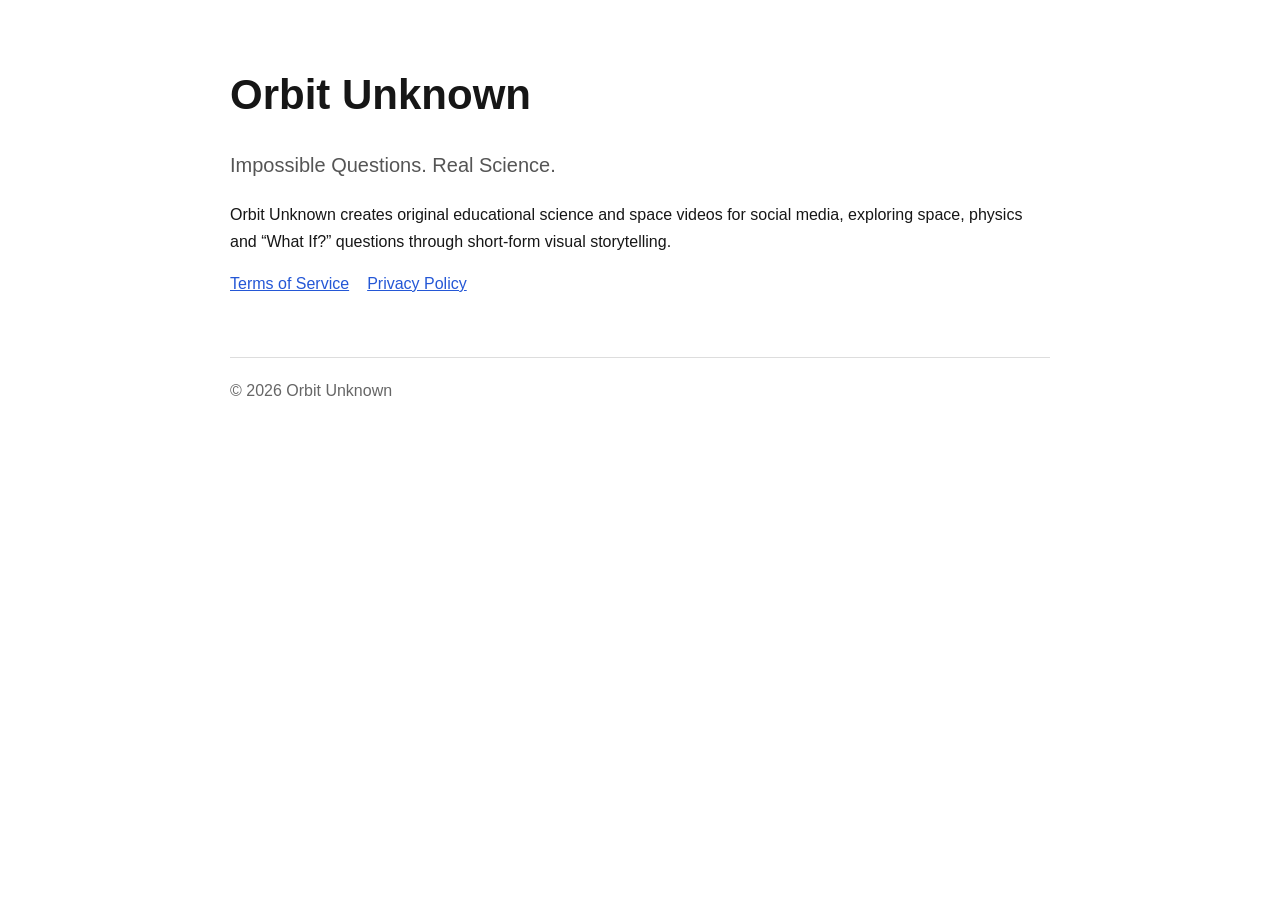
==== index.html @ 77cf69b4 "Create Orbit Unknown legal website" ====
<!doctype html><html lang="en"><head><meta charset="utf-8"><meta name="viewport" content="width=device-width,initial-scale=1"><title>Orbit Unknown</title><style>body{font-family:Arial,sans-serif;max-width:820px;margin:60px auto;padding:0 24px;line-height:1.65;color:#161616}h1{font-size:42px;margin-bottom:4px}nav a{margin-right:18px}a{color:#2457d6}.tag{font-size:20px;color:#555}footer{margin-top:60px;border-top:1px solid #ddd;padding-top:20px;color:#666}</style></head><body><h1>Orbit Unknown</h1><p class="tag">Impossible Questions. Real Science.</p><p>Orbit Unknown creates original educational science and space videos for social media, exploring space, physics and “What If?” questions through short-form visual storytelling.</p><nav><a href="terms.html">Terms of Service</a><a href="privacy.html">Privacy Policy</a></nav><footer>© 2026 Orbit Unknown</footer></body></html>
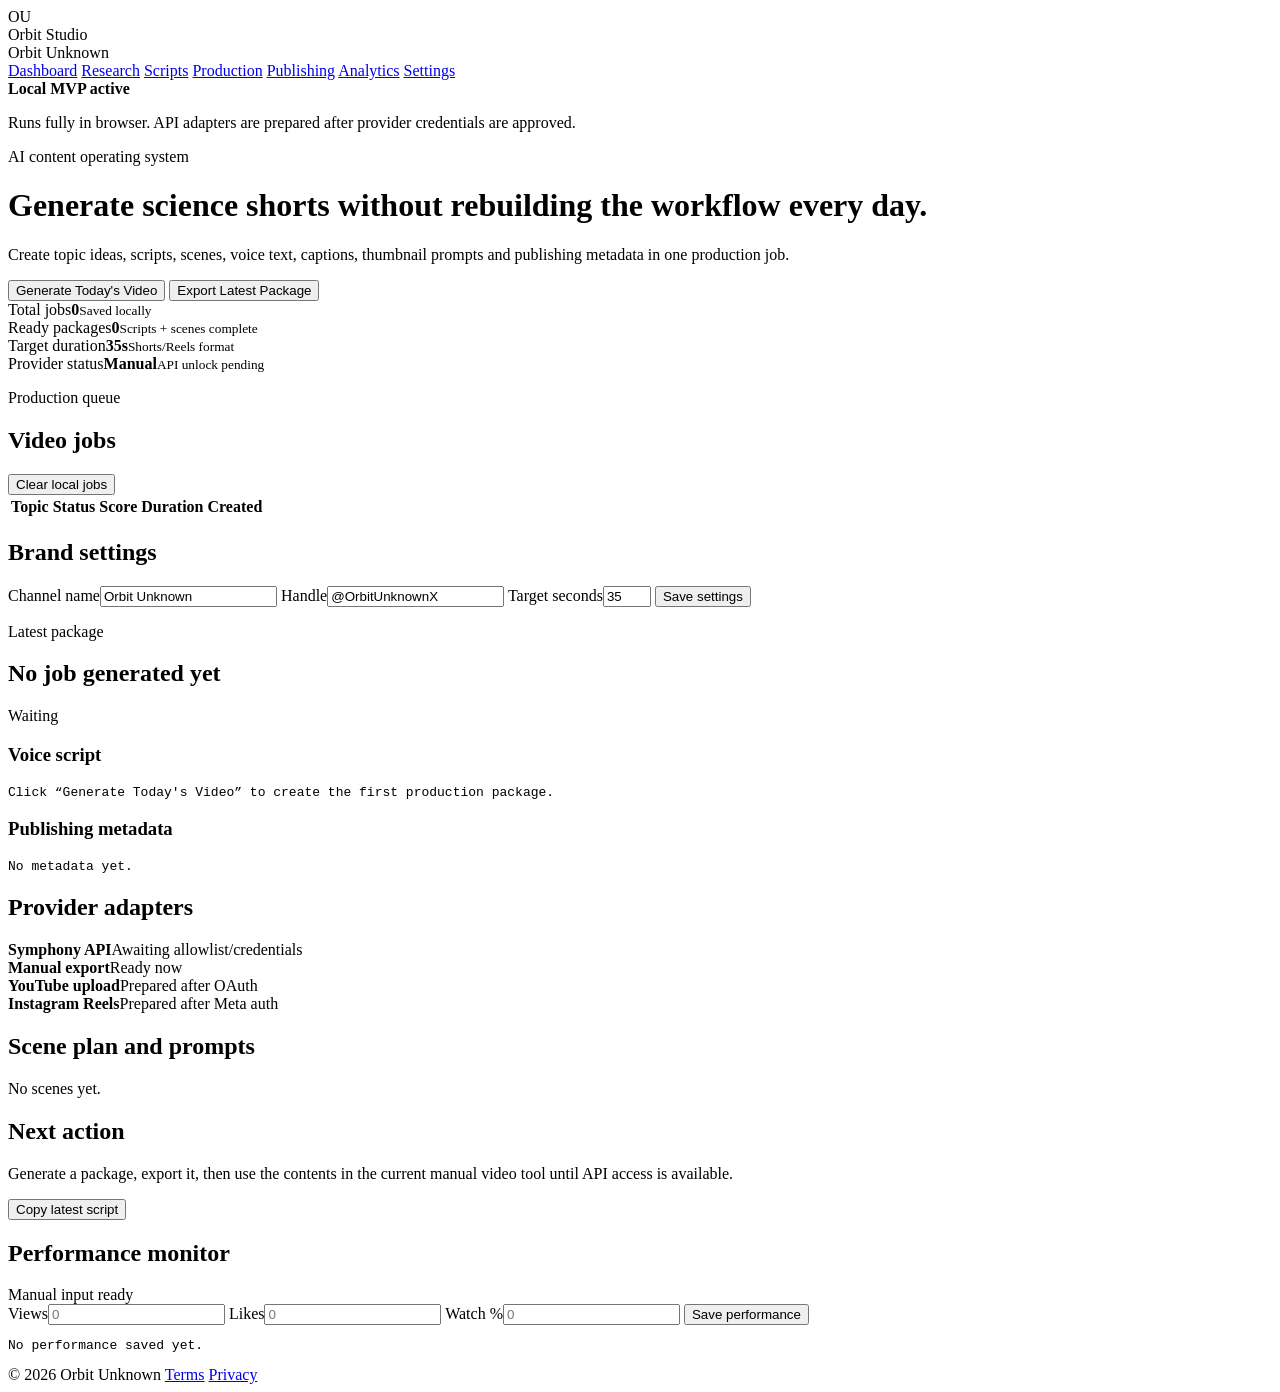
==== commit 48651100: "Build Orbit Studio dashboard" ====
--- a/index.html
+++ b/index.html
@@ -1 +1,147 @@
-<!doctype html><html lang="en"><head><meta charset="utf-8"><meta name="viewport" content="width=device-width,initial-scale=1"><title>Orbit Unknown</title><style>body{font-family:Arial,sans-serif;max-width:820px;margin:60px auto;padding:0 24px;line-height:1.65;color:#161616}h1{font-size:42px;margin-bottom:4px}nav a{margin-right:18px}a{color:#2457d6}.tag{font-size:20px;color:#555}footer{margin-top:60px;border-top:1px solid #ddd;padding-top:20px;color:#666}</style></head><body><h1>Orbit Unknown</h1><p class="tag">Impossible Questions. Real Science.</p><p>Orbit Unknown creates original educational science and space videos for social media, exploring space, physics and “What If?” questions through short-form visual storytelling.</p><nav><a href="terms.html">Terms of Service</a><a href="privacy.html">Privacy Policy</a></nav><footer>© 2026 Orbit Unknown</footer></body></html>+<!doctype html>
+<html lang="en">
+<head>
+  <meta charset="utf-8" />
+  <meta name="viewport" content="width=device-width, initial-scale=1" />
+  <title>Orbit Studio | Orbit Unknown</title>
+  <meta name="description" content="Orbit Studio is the production dashboard for Orbit Unknown: topic planning, scripts, scenes, prompts and publishing packages." />
+  <link rel="stylesheet" href="app.css" />
+</head>
+<body>
+  <div class="app-shell">
+    <aside class="sidebar">
+      <div class="brand-block">
+        <div class="brand-mark">OU</div>
+        <div>
+          <div class="brand-name">Orbit Studio</div>
+          <div class="brand-sub">Orbit Unknown</div>
+        </div>
+      </div>
+      <nav class="nav-stack" aria-label="Main navigation">
+        <a href="#dashboard" class="active">Dashboard</a>
+        <a href="#research">Research</a>
+        <a href="#scripts">Scripts</a>
+        <a href="#production">Production</a>
+        <a href="#publishing">Publishing</a>
+        <a href="#analytics">Analytics</a>
+        <a href="#settings">Settings</a>
+      </nav>
+      <div class="side-card">
+        <span class="status-dot"></span>
+        <strong>Local MVP active</strong>
+        <p>Runs fully in browser. API adapters are prepared after provider credentials are approved.</p>
+      </div>
+    </aside>
+
+    <main class="main">
+      <header class="hero" id="dashboard">
+        <div>
+          <p class="eyebrow">AI content operating system</p>
+          <h1>Generate science shorts without rebuilding the workflow every day.</h1>
+          <p class="hero-copy">Create topic ideas, scripts, scenes, voice text, captions, thumbnail prompts and publishing metadata in one production job.</p>
+        </div>
+        <div class="hero-actions">
+          <button class="primary" id="generateToday">Generate Today's Video</button>
+          <button class="secondary" id="exportLatest">Export Latest Package</button>
+        </div>
+      </header>
+
+      <section class="metrics-grid" aria-label="Overview metrics">
+        <article class="metric-card"><span>Total jobs</span><strong id="metricJobs">0</strong><small>Saved locally</small></article>
+        <article class="metric-card"><span>Ready packages</span><strong id="metricReady">0</strong><small>Scripts + scenes complete</small></article>
+        <article class="metric-card"><span>Target duration</span><strong id="metricDuration">35s</strong><small>Shorts/Reels format</small></article>
+        <article class="metric-card"><span>Provider status</span><strong>Manual</strong><small>API unlock pending</small></article>
+      </section>
+
+      <section class="workspace">
+        <div class="panel wide" id="research">
+          <div class="panel-head">
+            <div>
+              <p class="eyebrow">Production queue</p>
+              <h2>Video jobs</h2>
+            </div>
+            <button class="ghost" id="clearJobs">Clear local jobs</button>
+          </div>
+          <div class="table-wrap">
+            <table>
+              <thead>
+                <tr><th>Topic</th><th>Status</th><th>Score</th><th>Duration</th><th>Created</th></tr>
+              </thead>
+              <tbody id="jobsTable"></tbody>
+            </table>
+          </div>
+        </div>
+
+        <div class="panel" id="settings">
+          <div class="panel-head"><h2>Brand settings</h2></div>
+          <label>Channel name<input id="settingBrand" value="Orbit Unknown" /></label>
+          <label>Handle<input id="settingHandle" value="@OrbitUnknownX" /></label>
+          <label>Target seconds<input id="settingDuration" type="number" min="20" max="60" value="35" /></label>
+          <button class="secondary full" id="saveSettings">Save settings</button>
+        </div>
+      </section>
+
+      <section class="workspace">
+        <div class="panel wide" id="scripts">
+          <div class="panel-head">
+            <div>
+              <p class="eyebrow">Latest package</p>
+              <h2 id="latestTitle">No job generated yet</h2>
+            </div>
+            <span class="pill" id="latestStatus">Waiting</span>
+          </div>
+          <div class="content-grid">
+            <article>
+              <h3>Voice script</h3>
+              <pre id="scriptBox">Click “Generate Today's Video” to create the first production package.</pre>
+            </article>
+            <article>
+              <h3>Publishing metadata</h3>
+              <pre id="metadataBox">No metadata yet.</pre>
+            </article>
+          </div>
+        </div>
+
+        <div class="panel" id="production">
+          <div class="panel-head"><h2>Provider adapters</h2></div>
+          <div class="adapter-card locked"><strong>Symphony API</strong><span>Awaiting allowlist/credentials</span></div>
+          <div class="adapter-card active"><strong>Manual export</strong><span>Ready now</span></div>
+          <div class="adapter-card"><strong>YouTube upload</strong><span>Prepared after OAuth</span></div>
+          <div class="adapter-card"><strong>Instagram Reels</strong><span>Prepared after Meta auth</span></div>
+        </div>
+      </section>
+
+      <section class="workspace">
+        <div class="panel wide">
+          <div class="panel-head"><h2>Scene plan and prompts</h2></div>
+          <div id="sceneList" class="scene-list"><div class="empty">No scenes yet.</div></div>
+        </div>
+        <div class="panel" id="publishing">
+          <div class="panel-head"><h2>Next action</h2></div>
+          <p class="small-text">Generate a package, export it, then use the contents in the current manual video tool until API access is available.</p>
+          <button class="primary full" id="copyLatest">Copy latest script</button>
+          <p class="small-text muted" id="copyResult"></p>
+        </div>
+      </section>
+
+      <section class="panel" id="analytics">
+        <div class="panel-head"><h2>Performance monitor</h2><span class="pill">Manual input ready</span></div>
+        <div class="analytics-grid">
+          <label>Views<input id="viewsInput" type="number" placeholder="0" /></label>
+          <label>Likes<input id="likesInput" type="number" placeholder="0" /></label>
+          <label>Watch %<input id="watchInput" type="number" placeholder="0" /></label>
+          <button class="secondary" id="savePerformance">Save performance</button>
+        </div>
+        <pre id="performanceBox">No performance saved yet.</pre>
+      </section>
+
+      <footer class="footer">
+        <span>© 2026 Orbit Unknown</span>
+        <a href="terms.html">Terms</a>
+        <a href="privacy.html">Privacy</a>
+      </footer>
+    </main>
+  </div>
+  <script src="app.js"></script>
+</body>
+</html>
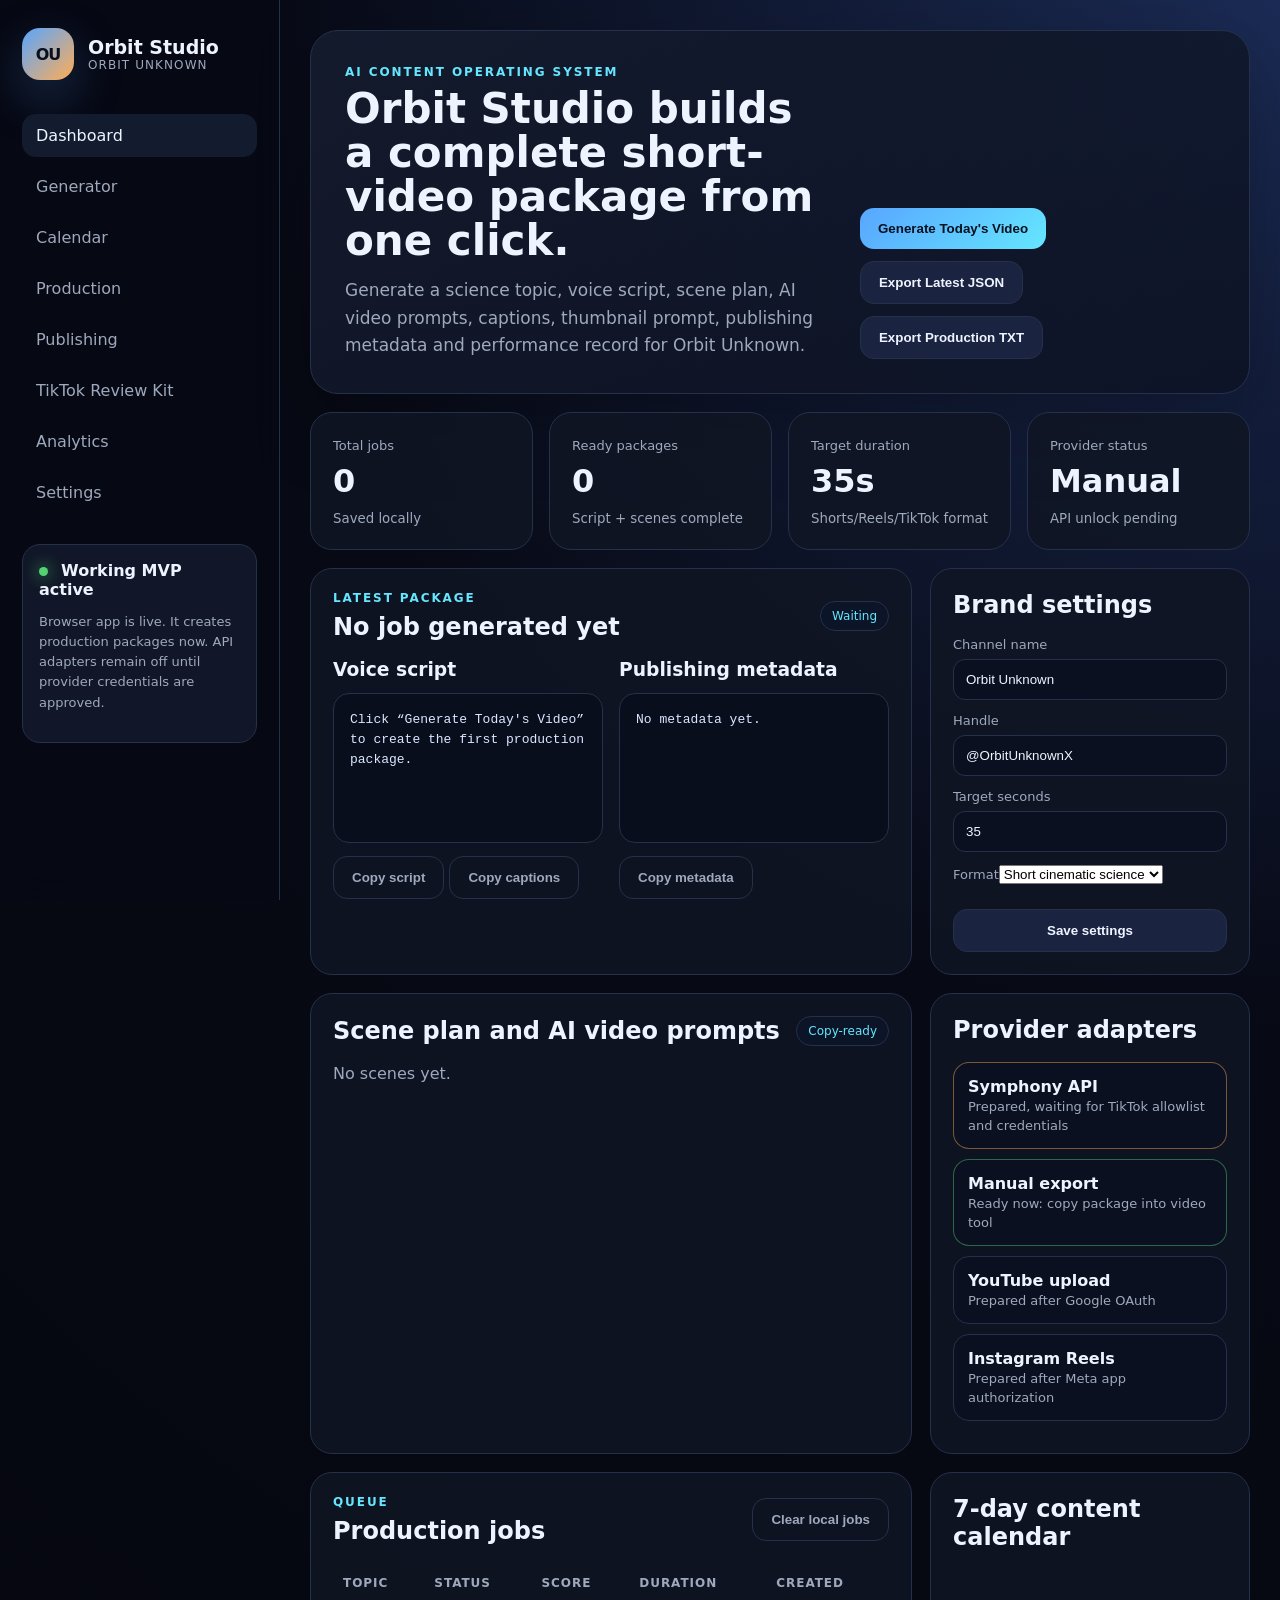
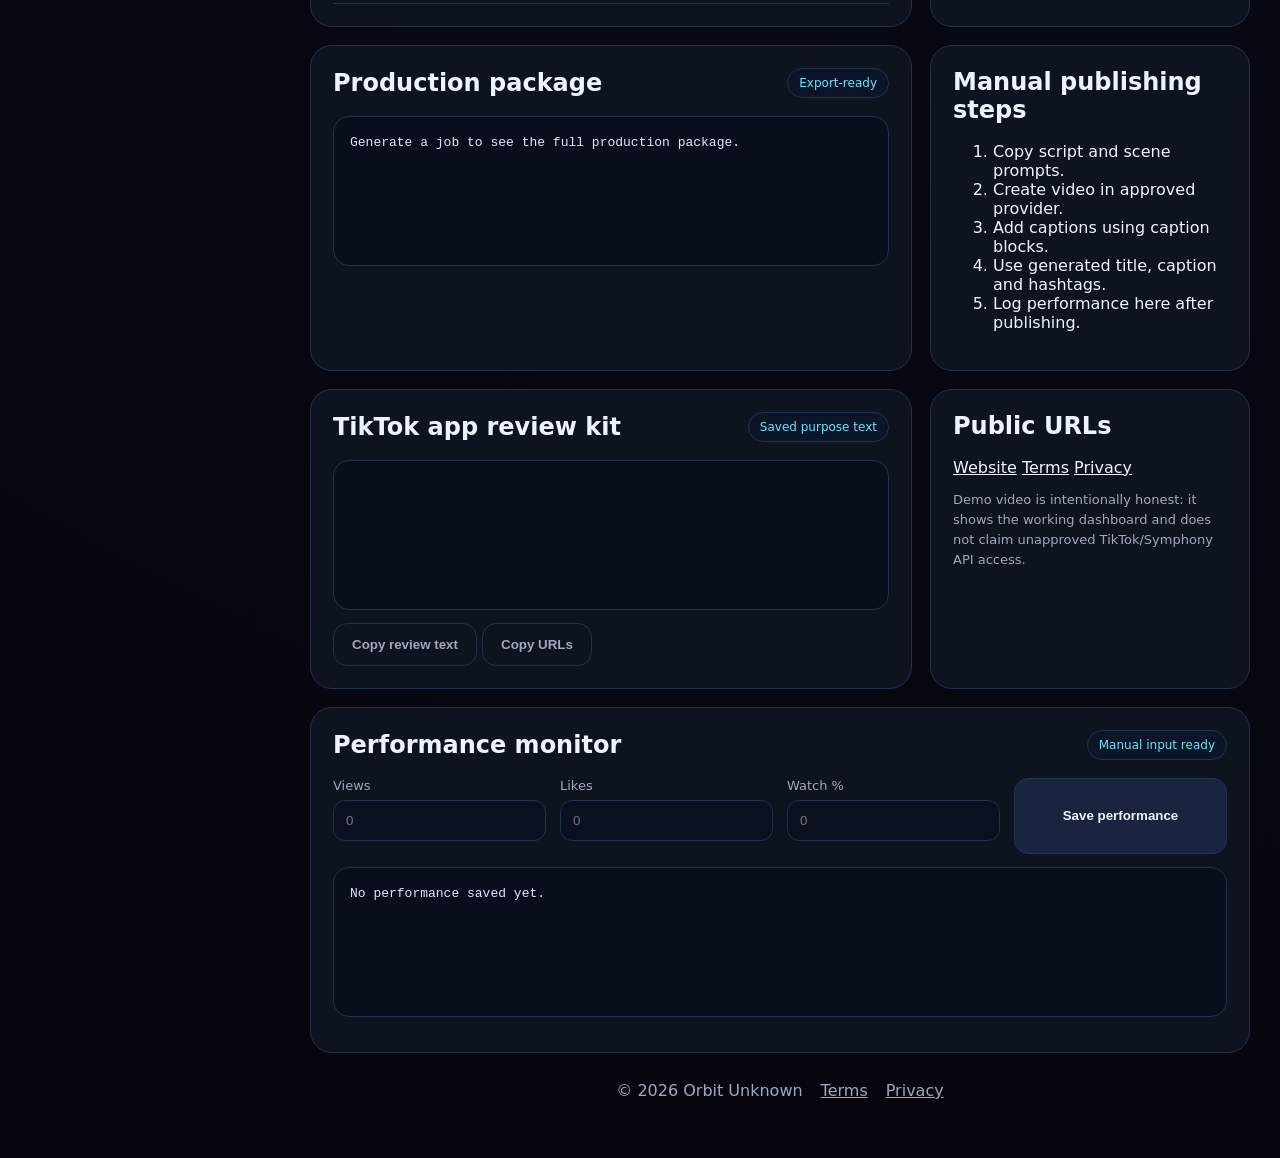
==== commit a86655a1: "Upgrade Orbit Studio interface" ====
--- a/index.html
+++ b/index.html
@@ -4,7 +4,7 @@
   <meta charset="utf-8" />
   <meta name="viewport" content="width=device-width, initial-scale=1" />
   <title>Orbit Studio | Orbit Unknown</title>
-  <meta name="description" content="Orbit Studio is the production dashboard for Orbit Unknown: topic planning, scripts, scenes, prompts and publishing packages." />
+  <meta name="description" content="Orbit Studio is the production dashboard for Orbit Unknown: research, scripts, scenes, prompts, publishing packages and performance tracking." />
   <link rel="stylesheet" href="app.css" />
 </head>
 <body>
@@ -19,17 +19,18 @@
       </div>
       <nav class="nav-stack" aria-label="Main navigation">
         <a href="#dashboard" class="active">Dashboard</a>
-        <a href="#research">Research</a>
-        <a href="#scripts">Scripts</a>
+        <a href="#generator">Generator</a>
+        <a href="#calendar">Calendar</a>
         <a href="#production">Production</a>
         <a href="#publishing">Publishing</a>
+        <a href="#review">TikTok Review Kit</a>
         <a href="#analytics">Analytics</a>
         <a href="#settings">Settings</a>
       </nav>
       <div class="side-card">
         <span class="status-dot"></span>
-        <strong>Local MVP active</strong>
-        <p>Runs fully in browser. API adapters are prepared after provider credentials are approved.</p>
+        <strong>Working MVP active</strong>
+        <p>Browser app is live. It creates production packages now. API adapters remain off until provider credentials are approved.</p>
       </div>
     </aside>
 
@@ -37,52 +38,25 @@
       <header class="hero" id="dashboard">
         <div>
           <p class="eyebrow">AI content operating system</p>
-          <h1>Generate science shorts without rebuilding the workflow every day.</h1>
-          <p class="hero-copy">Create topic ideas, scripts, scenes, voice text, captions, thumbnail prompts and publishing metadata in one production job.</p>
+          <h1>Orbit Studio builds a complete short-video package from one click.</h1>
+          <p class="hero-copy">Generate a science topic, voice script, scene plan, AI video prompts, captions, thumbnail prompt, publishing metadata and performance record for Orbit Unknown.</p>
         </div>
         <div class="hero-actions">
           <button class="primary" id="generateToday">Generate Today's Video</button>
-          <button class="secondary" id="exportLatest">Export Latest Package</button>
+          <button class="secondary" id="exportLatest">Export Latest JSON</button>
+          <button class="secondary" id="exportText">Export Production TXT</button>
         </div>
       </header>
 
       <section class="metrics-grid" aria-label="Overview metrics">
         <article class="metric-card"><span>Total jobs</span><strong id="metricJobs">0</strong><small>Saved locally</small></article>
-        <article class="metric-card"><span>Ready packages</span><strong id="metricReady">0</strong><small>Scripts + scenes complete</small></article>
-        <article class="metric-card"><span>Target duration</span><strong id="metricDuration">35s</strong><small>Shorts/Reels format</small></article>
-        <article class="metric-card"><span>Provider status</span><strong>Manual</strong><small>API unlock pending</small></article>
+        <article class="metric-card"><span>Ready packages</span><strong id="metricReady">0</strong><small>Script + scenes complete</small></article>
+        <article class="metric-card"><span>Target duration</span><strong id="metricDuration">35s</strong><small>Shorts/Reels/TikTok format</small></article>
+        <article class="metric-card"><span>Provider status</span><strong id="metricProvider">Manual</strong><small>API unlock pending</small></article>
       </section>
 
-      <section class="workspace">
-        <div class="panel wide" id="research">
-          <div class="panel-head">
-            <div>
-              <p class="eyebrow">Production queue</p>
-              <h2>Video jobs</h2>
-            </div>
-            <button class="ghost" id="clearJobs">Clear local jobs</button>
-          </div>
-          <div class="table-wrap">
-            <table>
-              <thead>
-                <tr><th>Topic</th><th>Status</th><th>Score</th><th>Duration</th><th>Created</th></tr>
-              </thead>
-              <tbody id="jobsTable"></tbody>
-            </table>
-          </div>
-        </div>
-
-        <div class="panel" id="settings">
-          <div class="panel-head"><h2>Brand settings</h2></div>
-          <label>Channel name<input id="settingBrand" value="Orbit Unknown" /></label>
-          <label>Handle<input id="settingHandle" value="@OrbitUnknownX" /></label>
-          <label>Target seconds<input id="settingDuration" type="number" min="20" max="60" value="35" /></label>
-          <button class="secondary full" id="saveSettings">Save settings</button>
-        </div>
-      </section>
-
-      <section class="workspace">
-        <div class="panel wide" id="scripts">
+      <section class="workspace" id="generator">
+        <div class="panel wide">
           <div class="panel-head">
             <div>
               <p class="eyebrow">Latest package</p>
@@ -94,33 +68,91 @@
             <article>
               <h3>Voice script</h3>
               <pre id="scriptBox">Click “Generate Today's Video” to create the first production package.</pre>
+              <div class="mini-actions">
+                <button class="ghost" id="copyScript">Copy script</button>
+                <button class="ghost" id="copyCaptions">Copy captions</button>
+              </div>
             </article>
             <article>
               <h3>Publishing metadata</h3>
               <pre id="metadataBox">No metadata yet.</pre>
+              <div class="mini-actions"><button class="ghost" id="copyMetadata">Copy metadata</button></div>
             </article>
           </div>
         </div>
 
-        <div class="panel" id="production">
-          <div class="panel-head"><h2>Provider adapters</h2></div>
-          <div class="adapter-card locked"><strong>Symphony API</strong><span>Awaiting allowlist/credentials</span></div>
-          <div class="adapter-card active"><strong>Manual export</strong><span>Ready now</span></div>
-          <div class="adapter-card"><strong>YouTube upload</strong><span>Prepared after OAuth</span></div>
-          <div class="adapter-card"><strong>Instagram Reels</strong><span>Prepared after Meta auth</span></div>
+        <div class="panel" id="settings">
+          <div class="panel-head"><h2>Brand settings</h2></div>
+          <label>Channel name<input id="settingBrand" value="Orbit Unknown" /></label>
+          <label>Handle<input id="settingHandle" value="@OrbitUnknownX" /></label>
+          <label>Target seconds<input id="settingDuration" type="number" min="20" max="60" value="35" /></label>
+          <label>Format<select id="settingFormat"><option>Short cinematic science</option><option>Fast fact reveal</option><option>What-if disaster science</option></select></label>
+          <button class="secondary full" id="saveSettings">Save settings</button>
         </div>
       </section>
 
       <section class="workspace">
-        <div class="panel wide">
-          <div class="panel-head"><h2>Scene plan and prompts</h2></div>
+        <div class="panel wide" id="production">
+          <div class="panel-head"><h2>Scene plan and AI video prompts</h2><span class="pill">Copy-ready</span></div>
           <div id="sceneList" class="scene-list"><div class="empty">No scenes yet.</div></div>
         </div>
-        <div class="panel" id="publishing">
-          <div class="panel-head"><h2>Next action</h2></div>
-          <p class="small-text">Generate a package, export it, then use the contents in the current manual video tool until API access is available.</p>
-          <button class="primary full" id="copyLatest">Copy latest script</button>
-          <p class="small-text muted" id="copyResult"></p>
+        <div class="panel">
+          <div class="panel-head"><h2>Provider adapters</h2></div>
+          <div class="adapter-card locked"><strong>Symphony API</strong><span>Prepared, waiting for TikTok allowlist and credentials</span></div>
+          <div class="adapter-card active"><strong>Manual export</strong><span>Ready now: copy package into video tool</span></div>
+          <div class="adapter-card"><strong>YouTube upload</strong><span>Prepared after Google OAuth</span></div>
+          <div class="adapter-card"><strong>Instagram Reels</strong><span>Prepared after Meta app authorization</span></div>
+        </div>
+      </section>
+
+      <section class="workspace" id="calendar">
+        <div class="panel wide">
+          <div class="panel-head">
+            <div><p class="eyebrow">Queue</p><h2>Production jobs</h2></div>
+            <button class="ghost" id="clearJobs">Clear local jobs</button>
+          </div>
+          <div class="table-wrap"><table><thead><tr><th>Topic</th><th>Status</th><th>Score</th><th>Duration</th><th>Created</th></tr></thead><tbody id="jobsTable"></tbody></table></div>
+        </div>
+        <div class="panel">
+          <div class="panel-head"><h2>7-day content calendar</h2></div>
+          <div id="calendarList" class="calendar-list"></div>
+        </div>
+      </section>
+
+      <section class="workspace" id="publishing">
+        <div class="panel wide">
+          <div class="panel-head"><h2>Production package</h2><span class="pill">Export-ready</span></div>
+          <pre id="packageBox">Generate a job to see the full production package.</pre>
+        </div>
+        <div class="panel">
+          <div class="panel-head"><h2>Manual publishing steps</h2></div>
+          <ol class="steps">
+            <li>Copy script and scene prompts.</li>
+            <li>Create video in approved provider.</li>
+            <li>Add captions using caption blocks.</li>
+            <li>Use generated title, caption and hashtags.</li>
+            <li>Log performance here after publishing.</li>
+          </ol>
+        </div>
+      </section>
+
+      <section class="workspace" id="review">
+        <div class="panel wide">
+          <div class="panel-head"><h2>TikTok app review kit</h2><span class="pill">Saved purpose text</span></div>
+          <pre id="reviewText"></pre>
+          <div class="mini-actions">
+            <button class="ghost" id="copyReviewText">Copy review text</button>
+            <button class="ghost" id="copyUrls">Copy URLs</button>
+          </div>
+        </div>
+        <div class="panel">
+          <div class="panel-head"><h2>Public URLs</h2></div>
+          <div class="url-list">
+            <a href="./" target="_blank">Website</a>
+            <a href="terms.html" target="_blank">Terms</a>
+            <a href="privacy.html" target="_blank">Privacy</a>
+          </div>
+          <p class="small-text">Demo video is intentionally honest: it shows the working dashboard and does not claim unapproved TikTok/Symphony API access.</p>
         </div>
       </section>
 
--- a/app.css
+++ b/app.css
@@ -0,0 +1,7 @@
+:root{
+  --bg:#070914;--panel:#101524;--panel2:#151c2f;--text:#eef4ff;--muted:#9ea9bd;--line:#25304a;--blue:#58a6ff;--cyan:#65e6ff;--orange:#ffad57;--green:#52d273;--red:#ff6b6b;
+  font-family:Inter,ui-sans-serif,system-ui,-apple-system,BlinkMacSystemFont,"Segoe UI",Arial,sans-serif;
+}
+*{box-sizing:border-box}body{margin:0;background:radial-gradient(circle at top right,#1b2b55 0,#070914 34%,#05060d 100%);color:var(--text)}
+a{color:inherit}.app-shell{min-height:100vh;display:grid;grid-template-columns:280px 1fr}.sidebar{position:sticky;top:0;height:100vh;padding:28px 22px;border-right:1px solid var(--line);background:rgba(7,9,20,.82);backdrop-filter:blur(18px)}.brand-block{display:flex;gap:14px;align-items:center;margin-bottom:34px}.brand-mark{width:52px;height:52px;border-radius:18px;display:grid;place-items:center;background:linear-gradient(135deg,var(--blue),var(--orange));font-weight:900;letter-spacing:-1px;color:#06101f;box-shadow:0 18px 50px rgba(88,166,255,.25)}.brand-name{font-size:19px;font-weight:800}.brand-sub{font-size:12px;color:var(--muted);letter-spacing:.09em;text-transform:uppercase}.nav-stack{display:flex;flex-direction:column;gap:8px}.nav-stack a{text-decoration:none;color:var(--muted);padding:12px 14px;border-radius:14px}.nav-stack a:hover,.nav-stack .active{color:var(--text);background:#131b2e}.side-card{margin-top:30px;border:1px solid var(--line);border-radius:18px;padding:16px;background:rgba(21,28,47,.8)}.side-card p,.small-text{color:var(--muted);font-size:13px;line-height:1.55}.status-dot{display:inline-block;width:9px;height:9px;border-radius:50%;background:var(--green);box-shadow:0 0 16px var(--green);margin-right:8px}.main{padding:30px;max-width:1420px;width:100%;margin:auto}.hero{display:flex;justify-content:space-between;gap:30px;align-items:flex-end;padding:34px;border:1px solid var(--line);border-radius:28px;background:linear-gradient(135deg,rgba(21,28,47,.9),rgba(10,15,29,.7));box-shadow:0 24px 80px rgba(0,0,0,.25)}.eyebrow{margin:0 0 8px;color:var(--cyan);font-size:12px;text-transform:uppercase;letter-spacing:.16em;font-weight:800}.hero h1{font-size:42px;line-height:1.05;margin:0 0 14px;max-width:760px}.hero-copy{color:var(--muted);max-width:720px;margin:0;font-size:17px;line-height:1.6}.hero-actions{display:flex;gap:12px;flex-wrap:wrap}.primary,.secondary,.ghost{border:0;border-radius:14px;padding:13px 18px;font-weight:800;cursor:pointer}.primary{background:linear-gradient(135deg,var(--blue),var(--cyan));color:#05111e}.secondary{background:#1a2440;color:var(--text);border:1px solid var(--line)}.ghost{background:transparent;color:var(--muted);border:1px solid var(--line)}.full{width:100%;margin-top:12px}.metrics-grid{display:grid;grid-template-columns:repeat(4,1fr);gap:16px;margin:18px 0}.metric-card,.panel{border:1px solid var(--line);background:rgba(16,21,36,.86);border-radius:22px;padding:22px}.metric-card span{color:var(--muted);font-size:13px}.metric-card strong{display:block;font-size:32px;margin:8px 0}.metric-card small{color:var(--muted)}.workspace{display:grid;grid-template-columns:minmax(0,1.8fr) minmax(320px,.8fr);gap:18px;margin-bottom:18px}.panel-head{display:flex;align-items:center;justify-content:space-between;gap:14px;margin-bottom:18px}.panel h2,.panel h3{margin:0}.pill{border:1px solid var(--line);border-radius:999px;padding:7px 11px;font-size:12px;color:var(--cyan);background:#0c1428}.table-wrap{overflow:auto}table{width:100%;border-collapse:collapse}th,td{padding:13px 10px;border-bottom:1px solid var(--line);text-align:left;font-size:14px}th{color:var(--muted);font-size:12px;text-transform:uppercase;letter-spacing:.08em}label{display:block;color:var(--muted);font-size:13px;margin-bottom:13px}input{width:100%;margin-top:7px;border:1px solid var(--line);border-radius:12px;background:#0b1020;color:var(--text);padding:12px}.content-grid{display:grid;grid-template-columns:1fr 1fr;gap:16px}pre{white-space:pre-wrap;word-break:break-word;background:#090e1c;border:1px solid var(--line);border-radius:16px;padding:16px;color:#dbe7ff;line-height:1.55;min-height:150px}.adapter-card{border:1px solid var(--line);padding:14px;border-radius:16px;margin-bottom:10px;background:#0b1020}.adapter-card strong{display:block}.adapter-card span{color:var(--muted);font-size:13px}.adapter-card.active{border-color:rgba(82,210,115,.45)}.adapter-card.locked{border-color:rgba(255,173,87,.45)}.scene-list{display:grid;gap:12px}.scene-card{border:1px solid var(--line);border-radius:18px;background:#0b1020;padding:16px}.scene-card h4{margin:0 0 8px}.scene-meta{color:var(--orange);font-size:12px;font-weight:800;text-transform:uppercase;letter-spacing:.09em}.empty,.muted{color:var(--muted)}.analytics-grid{display:grid;grid-template-columns:repeat(4,1fr);gap:14px}.footer{display:flex;gap:18px;justify-content:center;color:var(--muted);padding:28px}
+@media(max-width:980px){.app-shell{grid-template-columns:1fr}.sidebar{position:relative;height:auto}.workspace,.content-grid,.metrics-grid,.analytics-grid{grid-template-columns:1fr}.hero{display:block}.hero h1{font-size:32px}.hero-actions{margin-top:20px}}
